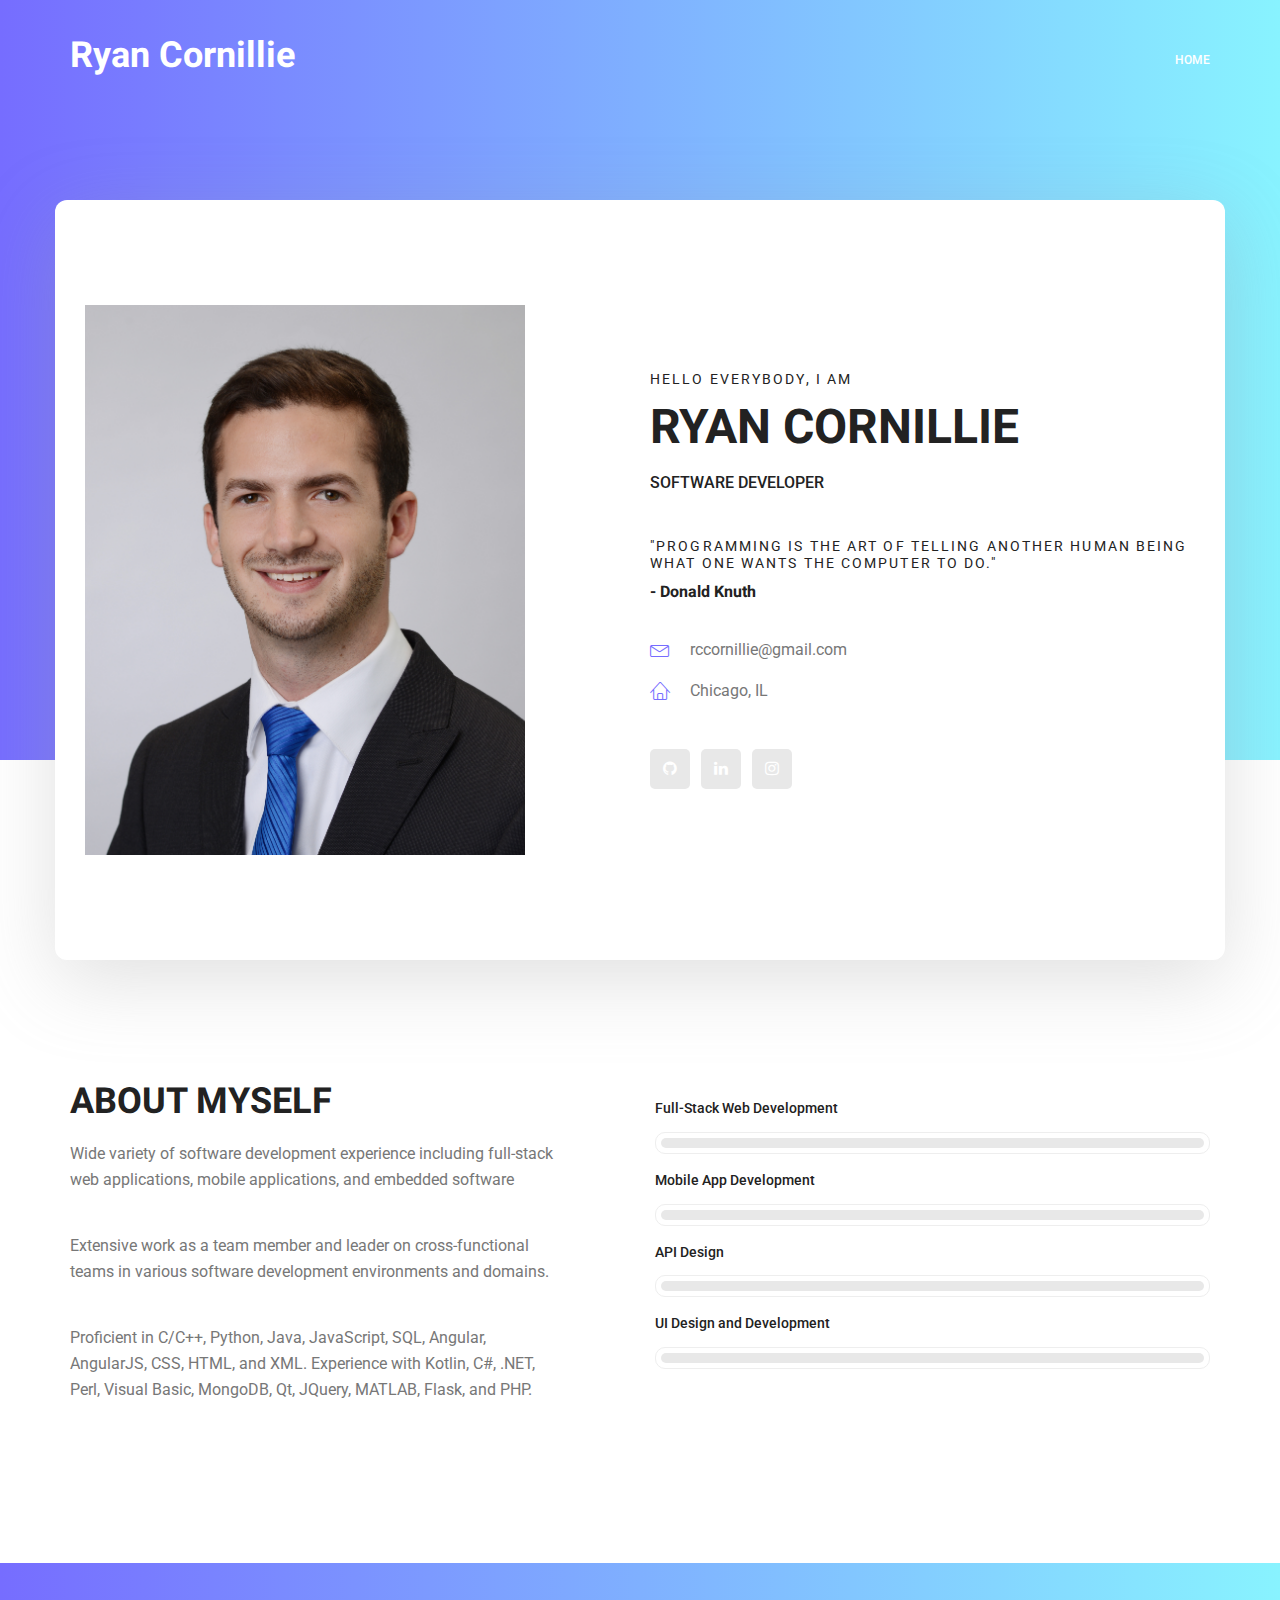
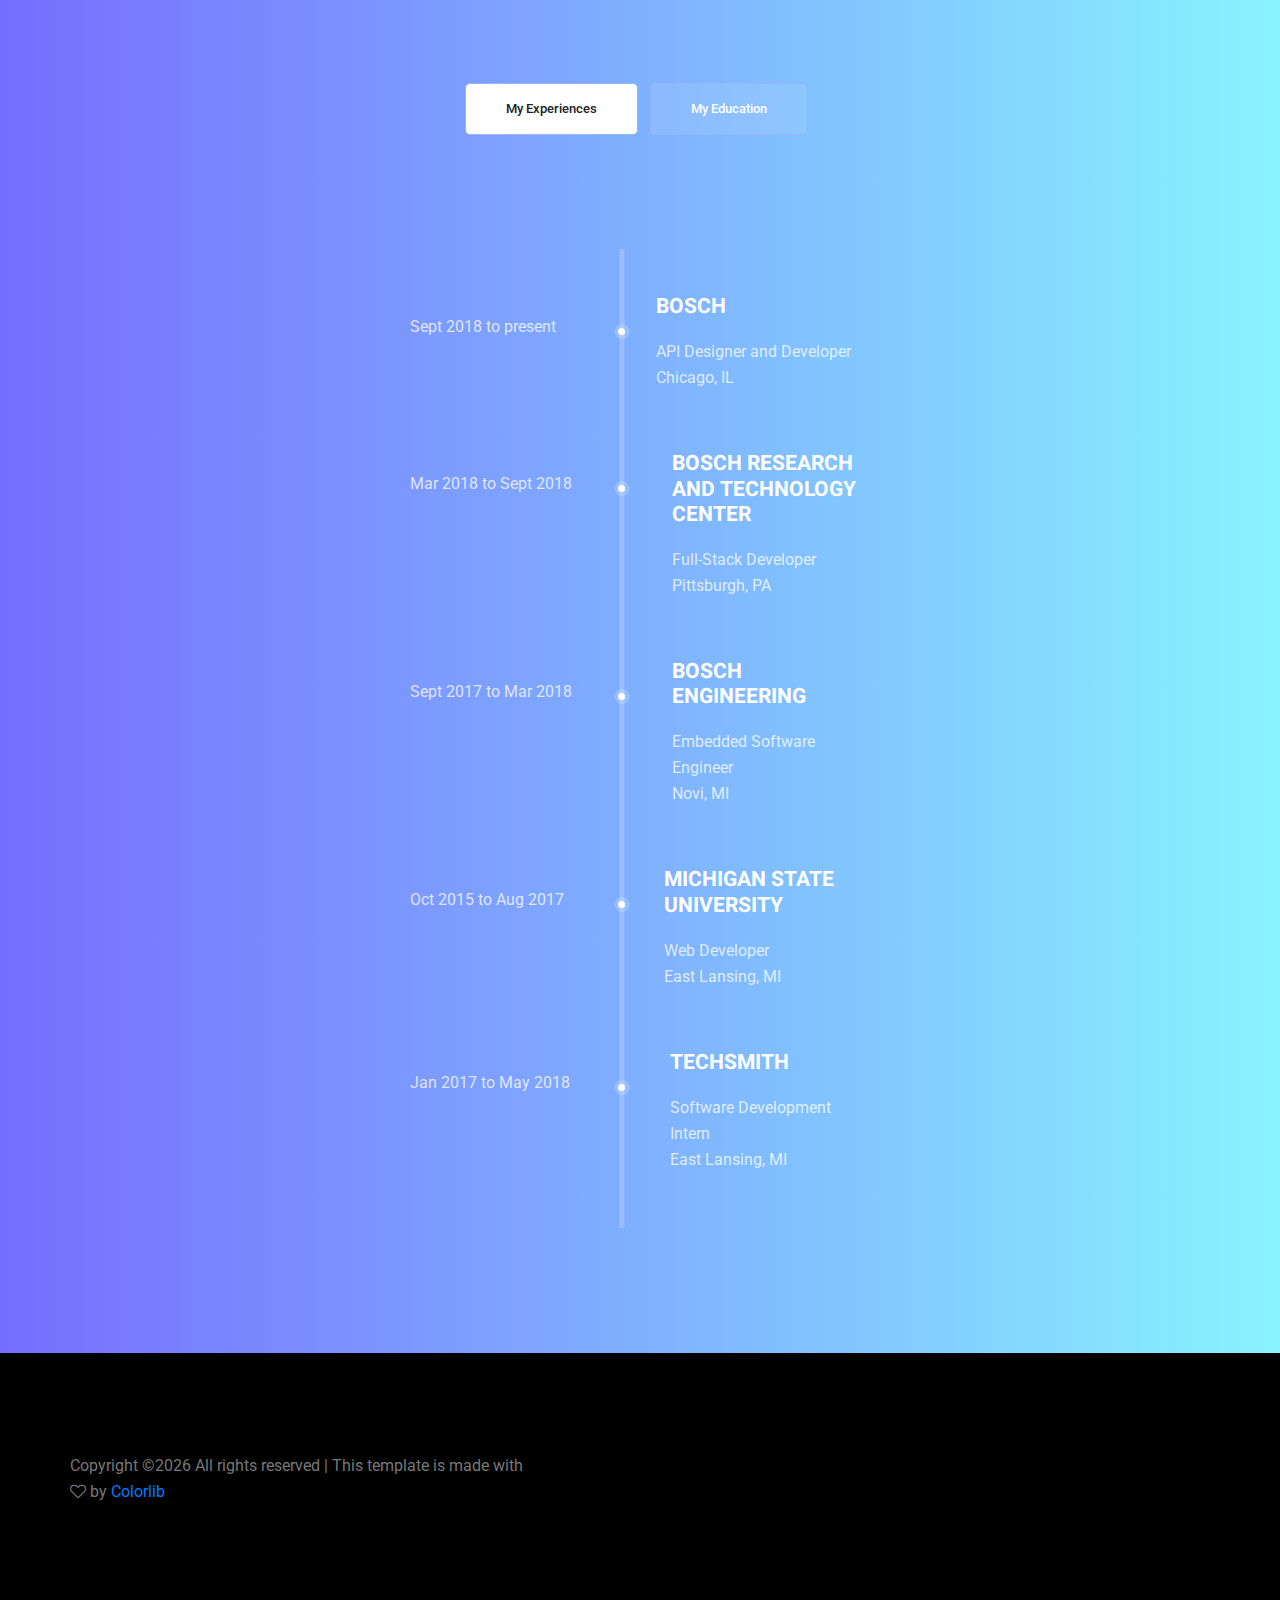
==== index.html @ f18fc48a "first commit" ====
<!doctype html>
<html lang="en">
    <head>
        <!-- Required meta tags -->
        <meta charset="utf-8">
        <meta name="viewport" content="width=device-width, initial-scale=1, shrink-to-fit=no">
        <link rel="icon" href="img/favicon.png" type="image/png">
        <title>Ryan Cornillie</title>
        <!-- Bootstrap CSS -->
        <link rel="stylesheet" href="css/bootstrap.css">
        <link rel="stylesheet" href="vendors/linericon/style.css">
        <link rel="stylesheet" href="css/font-awesome.min.css">
        <link rel="stylesheet" href="vendors/owl-carousel/owl.carousel.min.css">
        <link rel="stylesheet" href="vendors/lightbox/simpleLightbox.css">
        <link rel="stylesheet" href="vendors/nice-select/css/nice-select.css">
        <link rel="stylesheet" href="vendors/animate-css/animate.css">
        <link rel="stylesheet" href="vendors/popup/magnific-popup.css">
        <link rel="stylesheet" href="vendors/flaticon/flaticon.css">
        <!-- main css -->
        <link rel="stylesheet" href="css/style.css">
        <link rel="stylesheet" href="css/responsive.css">
    </head>
    <body>
        
        <!--================Header Menu Area =================-->
        <header class="header_area">
            <div class="main_menu">
            	<nav class="navbar navbar-expand-lg navbar-light">
					<div class="container box_1620">
						<!-- Brand and toggle get grouped for better mobile display -->
						<a class="navbar-brand logo_h" href="index.html"><h1 style="color: white">Ryan Cornillie</h1></a>
						<button class="navbar-toggler" type="button" data-toggle="collapse" data-target="#navbarSupportedContent" aria-controls="navbarSupportedContent" aria-expanded="false" aria-label="Toggle navigation">
							<span class="icon-bar"></span>
							<span class="icon-bar"></span>
							<span class="icon-bar"></span>
						</button>
						<!-- Collect the nav links, forms, and other content for toggling -->
						<div class="collapse navbar-collapse offset" id="navbarSupportedContent">
							<ul class="nav navbar-nav menu_nav ml-auto">
								<li class="nav-item active"><a class="nav-link" href="index.html">Home</a></li> 
								<!--<li class="nav-item"><a class="nav-link" href="about-us.html">About</a></li> -->
								<!--<li class="nav-item"><a class="nav-link" href="services.html">Services</a></li> -->
								<!--<li class="nav-item submenu dropdown">-->
									<!--&lt;!&ndash;<a href="#" class="nav-link dropdown-toggle" data-toggle="dropdown" role="button" aria-haspopup="true" aria-expanded="false">Pages</a>&ndash;&gt;-->
									<!--<ul class="dropdown-menu">-->
										<!--<li class="nav-item"><a class="nav-link" href="portfolio.html">Portfolio</a></li>-->
										<!--<li class="nav-item"><a class="nav-link" href="elements.html">Elements</a></li>-->
									<!--</ul>-->
								<!--</li> -->
								<!--<li class="nav-item submenu dropdown">-->
									<!--<a href="#" class="nav-link dropdown-toggle" data-toggle="dropdown" role="button" aria-haspopup="true" aria-expanded="false">Blog</a>-->
									<!--<ul class="dropdown-menu">-->
										<!--<li class="nav-item"><a class="nav-link" href="blog.html">Blog</a></li>-->
										<!--<li class="nav-item"><a class="nav-link" href="single-blog.html">Blog Details</a></li>-->
									<!--</ul>-->
								<!--</li> -->
								<!--<li class="nav-item"><a class="nav-link" href="contact.html">Contact</a></li>-->
							</ul>
						</div> 
					</div>
            	</nav>
            </div>
        </header>
        <!--================Header Menu Area =================-->
        
        <!--================Home Banner Area =================-->
        <section class="home_banner_area">
           	<div class="container box_1620">
           		<div class="banner_inner d-flex align-items-center">
					<div class="banner_content">
						<div class="media">
							<div class="d-flex">
								<img src="img/personal.jpg" alt="" style="height:550px; width: auto">
							</div>
							<div class="media-body">
								<div class="personal_text">
									<h6>Hello Everybody, i am</h6>
									<h3>Ryan Cornillie</h3>
									<h4>Software Developer</h4><br>
									<h6>"Programming is the art of telling another human being what one wants the computer to do." </h6>
									<h5> - Donald Knuth</h5><br>
									<ul class="list basic_info">
										<!--<li><a href="#"><i class="lnr lnr-calendar-full"></i> 31st December, 1992</a></li>-->
										<!--<li><a href="#"><i class="lnr lnr-phone-handset"></i> 44 (012) 6954 783</a></li>-->
										<li><a href="#"><i class="lnr lnr-envelope"></i>rccornillie@gmail.com</a></li>
										<li><a href="#"><i class="lnr lnr-home"></i>Chicago, IL</a></li>
									</ul>
									<ul class="list personal_social">
										<li><a href="https://github.com/ryancornillie"><i class="fa fa-github"></i></a></li>
										<li><a href="https://www.linkedin.com/in/ryan-cornillie-073413123/"><i class="fa fa-linkedin"></i></a></li>
										<li><a href="https://www.instagram.com/ryancornilliephotography/"><i class="fa fa-instagram"></i></a></li>
									</ul>
								</div>
							</div>
						</div>
					</div>
				</div>
            </div>
        </section>
        <!--================End Home Banner Area =================-->
        
        <!--================Welcome Area =================-->
        <section class="welcome_area p_120">
        	<div class="container">
        		<div class="row welcome_inner">
        			<div class="col-lg-6">
        				<div class="welcome_text">
        					<h4>About Myself</h4>
        					<p>Wide	variety	of	software
								development	experience	including
								full-stack	web	applications,	mobile
								applications,	and	embedded
								software
							</p>
							<p>
								Extensive	work	as	a	team	member and
								leader	on cross-functional teams	in
								various	software development
								environments and	domains.
							</p>
							<p>
								Proficient	in	C/C++,	Python,	Java, JavaScript,
								SQL,	Angular, AngularJS,	CSS,	HTML,	and	XML.
								Experience	with	Kotlin, C#,	.NET,	Perl,	Visual
								Basic,	MongoDB,	Qt,	JQuery,	MATLAB,
								Flask,	and PHP.
							</p>

        					<div class="row">
        						<!--<div class="col-md-4">-->
        							<!--<div class="wel_item">-->
        								<!--<i class="lnr lnr-database"></i>-->
        								<!--<h4>$2.5M</h4>-->
        								<!--<p>Total Donation</p>-->
        							<!--</div>-->
        						<!--</div>-->
        						<!--<div class="col-md-4">-->
        							<!--<div class="wel_item">-->
        								<!--<i class="lnr lnr-book"></i>-->
        								<!--<h4>1465</h4>-->
        								<!--<p>Total Projects</p>-->
        							<!--</div>-->
        						<!--</div>-->
        						<!--<div class="col-md-4">-->
        							<!--<div class="wel_item">-->
        								<!--<i class="lnr lnr-users"></i>-->
        								<!--<h4>3965</h4>-->
        								<!--<p>Total Volunteers</p>-->
        							<!--</div>-->
        						<!--</div>-->
        					</div>
        				</div>
        			</div>
        			<div class="col-lg-6">
        				<div class="tools_expert">
        					<div class="skill_main">
								<div class="skill_item">
									<h4>Full-Stack Web Development</h4>
									<div class="progress_br">
										<div class="progress">
											<div class="progress-bar" role="progressbar" aria-valuenow="85" aria-valuemin="0" aria-valuemax="100"></div>
										</div>
									</div>
								</div>
								<div class="skill_item">
									<h4>Mobile App Development</h4>
									<div class="progress_br">
										<div class="progress">
											<div class="progress-bar" role="progressbar" aria-valuenow="50" aria-valuemin="0" aria-valuemax="100"></div>
										</div>
									</div>
								</div>
								<div class="skill_item">
									<h4>API Design</h4>
									<div class="progress_br">
										<div class="progress">
											<div class="progress-bar" role="progressbar" aria-valuenow="65" aria-valuemin="0" aria-valuemax="100"></div>
										</div>
									</div>
								</div>
								<div class="skill_item">
									<h4>UI Design and Development</h4>
									<div class="progress_br">
										<div class="progress">
											<div class="progress-bar" role="progressbar" aria-valuenow="80" aria-valuemin="0" aria-valuemax="100"></div>
										</div>
									</div>
								</div>
							</div>
        				</div>
        			</div>
        		</div>
        	</div>
        </section>
        <!--================End Welcome Area =================-->
        
        <!--================My Tabs Area =================-->
        <section class="mytabs_area p_120">
        	<div class="container">
        		<div class="tabs_inner">
					<ul class="nav nav-tabs" id="myTab" role="tablist">
						<li class="nav-item">
							<a class="nav-link active" id="home-tab" data-toggle="tab" href="#home" role="tab" aria-controls="home" aria-selected="true">My Experiences</a>
						</li>
						<li class="nav-item">
							<a class="nav-link" id="profile-tab" data-toggle="tab" href="#profile" role="tab" aria-controls="profile" aria-selected="false">My Education</a>
						</li>
					</ul>
					<div class="tab-content" id="myTabContent">
						<div class="tab-pane fade show active" id="home" role="tabpanel" aria-labelledby="home-tab">
							<ul class="list">
								<li>
									<span></span>
									<div class="media">
										<div class="d-flex">
											<p>Sept 2018 to present</p>
										</div>
										<div class="media-body">
											<h4>Bosch</h4>
											<p>API Designer and Developer<br />Chicago, IL</p>
										</div>
									</div>
								</li>
								<li>
									<span></span>
									<div class="media">
										<div class="d-flex">
											<p>Mar 2018 to Sept 2018</p>
										</div>
										<div class="media-body">
											<h4>Bosch Research and Technology Center</h4>
											<p>Full-Stack Developer<br />Pittsburgh, PA</p>
										</div>
									</div>
								</li>
								<li>
									<span></span>
									<div class="media">
										<div class="d-flex">
											<p>Sept 2017 to Mar 2018</p>
										</div>
										<div class="media-body">
											<h4>Bosch Engineering</h4>
											<p>Embedded Software Engineer<br />Novi, MI</p>
										</div>
									</div>
								</li>
								<li>
								<span></span>
									<div class="media">
										<div class="d-flex">
											<p>Oct 2015 to Aug 2017</p>
										</div>
										<div class="media-body">
											<h4>Michigan State University</h4>
											<p>Web Developer<br />East Lansing, MI</p>
										</div>
									</div>
								</li>
								<li>
									<span></span>
									<div class="media">
										<div class="d-flex">
											<p>Jan 2017 to May 2018</p>
										</div>
										<div class="media-body">
											<h4>TechSmith</h4>
											<p>Software Development Intern<br />East Lansing, MI</p>
										</div>
									</div>
								</li>
							</ul>
						</div>
						<div class="tab-pane fade" id="profile" role="tabpanel" aria-labelledby="profile-tab">
							<ul class="list">
								<li>
									<span></span>
									<div class="media">
										<div class="d-flex">
											<p>Aug 2013 - Aug 2017</p>
										</div>
										<div class="media-body">
											<h4>Michigan State University</h4>
											<p>B.S. Computer Science<br />East Lansing, MI</p>
										</div>
									</div>
								</li>
							</ul>
						</div>
					</div>
        		</div>
        	</div>
        </section>
        <!--================End My Tabs Area =================-->
        
        <!--================Feature Area =================-->
        <!--<section class="feature_area p_120">-->
        	<!--<div class="container">-->
        		<!--<div class="main_title">-->
        			<!--<h2>offerings to my clients</h2>-->
        			<!--<p>If you are looking at blank cassettes on the web, you may be very confused at the difference in price. You may see some for as low as $.17 each.</p>-->
        		<!--</div>-->
        		<!--<div class="feature_inner row">-->
        			<!--<div class="col-lg-4 col-md-6">-->
        				<!--<div class="feature_item">-->
        					<!--<i class="flaticon-city"></i>-->
        					<!--<h4>Architecture</h4>-->
        					<!--<p>If you are looking at blank cassettes on the web, you may be very confused at the difference in price. You may see some for as low as $17 each.</p>-->
        				<!--</div>-->
        			<!--</div>-->
        			<!--<div class="col-lg-4 col-md-6">-->
        				<!--<div class="feature_item">-->
        					<!--<i class="flaticon-skyline"></i>-->
        					<!--<h4>Interior Design</h4>-->
        					<!--<p>If you are looking at blank cassettes on the web, you may be very confused at the difference in price. You may see some for as low as $17 each.</p>-->
        				<!--</div>-->
        			<!--</div>-->
        			<!--<div class="col-lg-4 col-md-6">-->
        				<!--<div class="feature_item">-->
        					<!--<i class="flaticon-sketch"></i>-->
        					<!--<h4>Concept Design</h4>-->
        					<!--<p>If you are looking at blank cassettes on the web, you may be very confused at the difference in price. You may see some for as low as $17 each.</p>-->
        				<!--</div>-->
        			<!--</div>-->
        		<!--</div>-->
        	<!--</div>-->
        <!--</section>-->
        <!--================End Feature Area =================-->
        
        <!--================Home Gallery Area =================-->
        <!--<section class="home_gallery_area p_120">-->
        	<!--<div class="container">-->
        		<!--<div class="main_title">-->
        			<!--<h2>Our Latest Featured Projects</h2>-->
        			<!--<p>Who are in extremely love with eco friendly system.</p>-->
        		<!--</div>-->
        		<!--<div class="isotope_fillter">-->
        			<!--<ul class="gallery_filter list">-->
						<!--<li class="active" data-filter="*"><a href="#">All</a></li>-->
						<!--<li data-filter=".brand"><a href="#">Vector</a></li>-->
						<!--<li data-filter=".manipul"><a href="#">Raster</a></li>-->
						<!--<li data-filter=".creative"><a href="#">UI/UX</a></li>-->
						<!--<li data-filter=".design"><a href="#">Printing</a></li>-->
					<!--</ul>-->
        		<!--</div>-->
        	<!--</div>-->
        	<!--<div class="container">-->
        		<!--<div class="gallery_f_inner row imageGallery1">-->
        			<!--<div class="col-lg-4 col-md-4 col-sm-6 brand manipul design print">-->
        				<!--<div class="h_gallery_item">-->
        					<!--<div class="g_img_item">-->
        						<!--<img class="img-fluid" src="img/gallery/project-1.jpg" alt="">-->
        						<!--<a class="light" href="img/gallery/project-1.jpg"><img src="img/gallery/icon.png" alt=""></a>-->
        					<!--</div>-->
        					<!--<div class="g_item_text">-->
        						<!--<h4>3D Helmet Design</h4>-->
        						<!--<p>Client Project</p>-->
        					<!--</div>-->
        				<!--</div>-->
        			<!--</div>-->
        			<!--<div class="col-lg-4 col-md-4 col-sm-6 brand manipul creative">-->
        				<!--<div class="h_gallery_item">-->
        					<!--<div class="g_img_item">-->
        						<!--<img class="img-fluid" src="img/gallery/project-2.jpg" alt="">-->
        						<!--<a class="light" href="img/gallery/project-2.jpg"><img src="img/gallery/icon.png" alt=""></a>-->
        					<!--</div>-->
        					<!--<div class="g_item_text">-->
        						<!--<h4>2D Vinyl Design</h4>-->
        						<!--<p>Client Project</p>-->
        					<!--</div>-->
        				<!--</div>-->
        			<!--</div>-->
        			<!--<div class="col-lg-4 col-md-4 col-sm-6 manipul creative design print">-->
        				<!--<div class="h_gallery_item">-->
        					<!--<div class="g_img_item">-->
        						<!--<img class="img-fluid" src="img/gallery/project-3.jpg" alt="">-->
        						<!--<a class="light" href="img/gallery/project-3.jpg"><img src="img/gallery/icon.png" alt=""></a>-->
        					<!--</div>-->
        					<!--<div class="g_item_text">-->
        						<!--<h4>Creative Poster Design</h4>-->
        						<!--<p>Client Project</p>-->
        					<!--</div>-->
        				<!--</div>-->
        			<!--</div>-->
        			<!--<div class="col-lg-4 col-md-4 col-sm-6 brand creative print">-->
        				<!--<div class="h_gallery_item">-->
        					<!--<div class="g_img_item">-->
        						<!--<img class="img-fluid" src="img/gallery/project-4.jpg" alt="">-->
        						<!--<a class="light" href="img/gallery/project-4.jpg"><img src="img/gallery/icon.png" alt=""></a>-->
        					<!--</div>-->
        					<!--<div class="g_item_text">-->
        						<!--<h4>Embosed Logo Design</h4>-->
        						<!--<p>Client Project</p>-->
        					<!--</div>-->
        				<!--</div>-->
        			<!--</div>-->
        			<!--<div class="col-lg-4 col-md-4 col-sm-6 brand manipul design">-->
        				<!--<div class="h_gallery_item">-->
        					<!--<div class="g_img_item">-->
        						<!--<img class="img-fluid" src="img/gallery/project-5.jpg" alt="">-->
        						<!--<a class="light" href="img/gallery/project-5.jpg"><img src="img/gallery/icon.png" alt=""></a>-->
        					<!--</div>-->
        					<!--<div class="g_item_text">-->
        						<!--<h4>3D Disposable Bottle</h4>-->
        						<!--<p>Client Project</p>-->
        					<!--</div>-->
        				<!--</div>-->
        			<!--</div>-->
        			<!--<div class="col-lg-4 col-md-4 col-sm-6 brand creative">-->
        				<!--<div class="h_gallery_item">-->
        					<!--<div class="g_img_item">-->
        						<!--<img class="img-fluid" src="img/gallery/project-6.jpg" alt="">-->
        						<!--<a class="light" href="img/gallery/project-6.jpg"><img src="img/gallery/icon.png" alt=""></a>-->
        					<!--</div>-->
        					<!--<div class="g_item_text">-->
        						<!--<h4>3D Logo Design</h4>-->
        						<!--<p>Client Project</p>-->
        					<!--</div>-->
        				<!--</div>-->
        			<!--</div>-->
        		<!--</div>-->
        		<!--<div class="more_btn">-->
        			<!--<a class="main_btn" href="#">Load More Items</a>-->
        		<!--</div>-->
        	<!--</div>-->
        <!--</section>-->
        <!--================End Home Gallery Area =================-->
        
        <!--================Testimonials Area =================-->
        <!--<section class="testimonials_area p_120">-->
        	<!--<div class="container">-->
        		<!--<div class="main_title">-->
        			<!--<h2>Testimonials</h2>-->
        			<!--<p>If you are looking at blank cassettes on the web, you may be very confused at the difference in price. You may see some for as low as $.17 each.</p>-->
        		<!--</div>-->
        		<!--<div class="testi_inner">-->
					<!--<div class="testi_slider owl-carousel">-->
						<!--<div class="item">-->
							<!--<div class="testi_item">-->
								<!--<p>As conscious traveling Paup ers we must always be oncerned about our dear Mother Earth. If you think about it, you travel across her face</p>-->
								<!--<h4>Fanny Spencer</h4>-->
								<!--<a href="#"><i class="fa fa-star"></i></a>-->
								<!--<a href="#"><i class="fa fa-star"></i></a>-->
								<!--<a href="#"><i class="fa fa-star"></i></a>-->
								<!--<a href="#"><i class="fa fa-star"></i></a>-->
								<!--<a href="#"><i class="fa fa-star-half-o"></i></a>-->
							<!--</div>-->
						<!--</div>-->
						<!--<div class="item">-->
							<!--<div class="testi_item">-->
								<!--<p>As conscious traveling Paup ers we must always be oncerned about our dear Mother Earth. If you think about it, you travel across her face</p>-->
								<!--<h4>Fanny Spencer</h4>-->
								<!--<a href="#"><i class="fa fa-star"></i></a>-->
								<!--<a href="#"><i class="fa fa-star"></i></a>-->
								<!--<a href="#"><i class="fa fa-star"></i></a>-->
								<!--<a href="#"><i class="fa fa-star"></i></a>-->
								<!--<a href="#"><i class="fa fa-star-half-o"></i></a>-->
							<!--</div>-->
						<!--</div>-->
						<!--<div class="item">-->
							<!--<div class="testi_item">-->
								<!--<p>As conscious traveling Paup ers we must always be oncerned about our dear Mother Earth. If you think about it, you travel across her face</p>-->
								<!--<h4>Fanny Spencer</h4>-->
								<!--<a href="#"><i class="fa fa-star"></i></a>-->
								<!--<a href="#"><i class="fa fa-star"></i></a>-->
								<!--<a href="#"><i class="fa fa-star"></i></a>-->
								<!--<a href="#"><i class="fa fa-star"></i></a>-->
								<!--<a href="#"><i class="fa fa-star-half-o"></i></a>-->
							<!--</div>-->
						<!--</div>-->
					<!--</div>-->
        		<!--</div>-->
        	<!--</div>-->
        <!--</section>-->
        <!--================End Testimonials Area =================-->
        
        <!--================Footer Area =================-->
        <footer class="footer_area p_100">
        	<div class="container">
        		<div class="row footer_inner">
        			<div class="col-lg-5 col-sm-6">
        				<aside class="f_widget ab_widget">
        					<!--<div class="f_title">-->
        						<!--<h3>About Me</h3>-->
        					<!--</div>-->
        					<!--<p>Do you want to be even more successful? Learn to love learning and growth. The more effort you put into improving your skills,</p>-->
        					<!--<p>&lt;!&ndash; Link back to Colorlib can't be removed. Template is licensed under CC BY 3.0. &ndash;&gt;-->
Copyright &copy;<script>document.write(new Date().getFullYear());</script> All rights reserved | This template is made with <i class="fa fa-heart-o" aria-hidden="true"></i> by <a href="https://colorlib.com" target="_blank">Colorlib</a>
<!-- Link back to Colorlib can't be removed. Template is licensed under CC BY 3.0. --></p>
        				</aside>
        			</div>
        			<div class="col-lg-5 col-sm-6">
        				<!--<aside class="f_widget news_widget">-->
        					<!--<div class="f_title">-->
        						<!--<h3>Newsletter</h3>-->
        					<!--</div>-->
        					<!--<p>Stay updated with our latest trends</p>-->
        					<!--<div id="mc_embed_signup">-->
                                <!--<form target="_blank" action="https://spondonit.us12.list-manage.com/subscribe/post?u=1462626880ade1ac87bd9c93a&amp;id=92a4423d01" method="get" class="subscribe_form relative">-->
                                	<!--<div class="input-group d-flex flex-row">-->
                                        <!--<input name="EMAIL" placeholder="Enter email address" onfocus="this.placeholder = ''" onblur="this.placeholder = 'Email Address '" required="" type="email">-->
                                        <!--<button class="btn sub-btn"><span class="lnr lnr-arrow-right"></span></button>		-->
                                    <!--</div>				-->
                                    <!--<div class="mt-10 info"></div>-->
                                <!--</form>-->
                            <!--</div>-->
        				<!--</aside>-->
        			</div>
        			<!--<div class="col-lg-2">-->
        				<!--<aside class="f_widget social_widget">-->
        					<!--<div class="f_title">-->
        						<!--<h3>Follow Me</h3>-->
        					<!--</div>-->
        					<!--<p>Let us be social</p>-->
        					<!--<ul class="list">-->
        						<!--<li><a href="#"><i class="fa fa-facebook"></i></a></li>-->
        						<!--<li><a href="#"><i class="fa fa-twitter"></i></a></li>-->
        						<!--<li><a href="#"><i class="fa fa-dribbble"></i></a></li>-->
        						<!--<li><a href="#"><i class="fa fa-behance"></i></a></li>-->
        					<!--</ul>-->
        				<!--</aside>-->
        			<!--</div>-->
        		</div>
        	</div>
        </footer>
        <!--================End Footer Area =================-->
        
        
        
        
        
        
        <!-- Optional JavaScript -->
        <!-- jQuery first, then Popper.js, then Bootstrap JS -->
        <script src="js/jquery-3.3.1.min.js"></script>
        <script src="js/popper.js"></script>
        <script src="js/bootstrap.min.js"></script>
        <script src="js/stellar.js"></script>
        <script src="vendors/lightbox/simpleLightbox.min.js"></script>
        <script src="vendors/nice-select/js/jquery.nice-select.min.js"></script>
        <script src="vendors/isotope/imagesloaded.pkgd.min.js"></script>
        <script src="vendors/isotope/isotope.pkgd.min.js"></script>
        <script src="vendors/owl-carousel/owl.carousel.min.js"></script>
        <script src="vendors/popup/jquery.magnific-popup.min.js"></script>
        <script src="js/jquery.ajaxchimp.min.js"></script>
        <script src="vendors/counter-up/jquery.waypoints.min.js"></script>
        <script src="vendors/counter-up/jquery.counterup.min.js"></script>
        <script src="js/mail-script.js"></script>
        <script src="js/theme.js"></script>
    </body>
</html>
---- vendors/linericon/style.css ----
@font-face {
	font-family: 'Linearicons-Free';
	src:url('fonts/Linearicons-Free.eot?w118d');
	src:url('fonts/Linearicons-Free.eot?#iefixw118d') format('embedded-opentype'),
		url('fonts/Linearicons-Free.woff2?w118d') format('woff2'),
		url('fonts/Linearicons-Free.woff?w118d') format('woff'),
		url('fonts/Linearicons-Free.ttf?w118d') format('truetype'),
		url('fonts/Linearicons-Free.svg?w118d#Linearicons-Free') format('svg');
	font-weight: normal;
	font-style: normal;
}

.lnr {
	font-family: 'Linearicons-Free';
	speak: none;
	font-style: normal;
	font-weight: normal;
	font-variant: normal;
	text-transform: none;
	line-height: 1;

	/* Better Font Rendering =========== */
	-webkit-font-smoothing: antialiased;
	-moz-osx-font-smoothing: grayscale;
}

.lnr-home:before {
	content: "\e800";
}
.lnr-apartment:before {
	content: "\e801";
}
.lnr-pencil:before {
	content: "\e802";
}
.lnr-magic-wand:before {
	content: "\e803";
}
.lnr-drop:before {
	content: "\e804";
}
.lnr-lighter:before {
	content: "\e805";
}
.lnr-poop:before {
	content: "\e806";
}
.lnr-sun:before {
	content: "\e807";
}
.lnr-moon:before {
	content: "\e808";
}
.lnr-cloud:before {
	content: "\e809";
}
.lnr-cloud-upload:before {
	content: "\e80a";
}
.lnr-cloud-download:before {
	content: "\e80b";
}
.lnr-cloud-sync:before {
	content: "\e80c";
}
.lnr-cloud-check:before {
	content: "\e80d";
}
.lnr-database:before {
	content: "\e80e";
}
.lnr-lock:before {
	content: "\e80f";
}
.lnr-cog:before {
	content: "\e810";
}
.lnr-trash:before {
	content: "\e811";
}
.lnr-dice:before {
	content: "\e812";
}
.lnr-heart:before {
	content: "\e813";
}
.lnr-star:before {
	content: "\e814";
}
.lnr-star-half:before {
	content: "\e815";
}
.lnr-star-empty:before {
	content: "\e816";
}
.lnr-flag:before {
	content: "\e817";
}
.lnr-envelope:before {
	content: "\e818";
}
.lnr-paperclip:before {
	content: "\e819";
}
.lnr-inbox:before {
	content: "\e81a";
}
.lnr-eye:before {
	content: "\e81b";
}
.lnr-printer:before {
	content: "\e81c";
}
.lnr-file-empty:before {
	content: "\e81d";
}
.lnr-file-add:before {
	content: "\e81e";
}
.lnr-enter:before {
	content: "\e81f";
}
.lnr-exit:before {
	content: "\e820";
}
.lnr-graduation-hat:before {
	content: "\e821";
}
.lnr-license:before {
	content: "\e822";
}
.lnr-music-note:before {
	content: "\e823";
}
.lnr-film-play:before {
	content: "\e824";
}
.lnr-camera-video:before {
	content: "\e825";
}
.lnr-camera:before {
	content: "\e826";
}
.lnr-picture:before {
	content: "\e827";
}
.lnr-book:before {
	content: "\e828";
}
.lnr-bookmark:before {
	content: "\e829";
}
.lnr-user:before {
	content: "\e82a";
}
.lnr-users:before {
	content: "\e82b";
}
.lnr-shirt:before {
	content: "\e82c";
}
.lnr-store:before {
	content: "\e82d";
}
.lnr-cart:before {
	content: "\e82e";
}
.lnr-tag:before {
	content: "\e82f";
}
.lnr-phone-handset:before {
	content: "\e830";
}
.lnr-phone:before {
	content: "\e831";
}
.lnr-pushpin:before {
	content: "\e832";
}
.lnr-map-marker:before {
	content: "\e833";
}
.lnr-map:before {
	content: "\e834";
}
.lnr-location:before {
	content: "\e835";
}
.lnr-calendar-full:before {
	content: "\e836";
}
.lnr-keyboard:before {
	content: "\e837";
}
.lnr-spell-check:before {
	content: "\e838";
}
.lnr-screen:before {
	content: "\e839";
}
.lnr-smartphone:before {
	content: "\e83a";
}
.lnr-tablet:before {
	content: "\e83b";
}
.lnr-laptop:before {
	content: "\e83c";
}
.lnr-laptop-phone:before {
	content: "\e83d";
}
.lnr-power-switch:before {
	content: "\e83e";
}
.lnr-bubble:before {
	content: "\e83f";
}
.lnr-heart-pulse:before {
	content: "\e840";
}
.lnr-construction:before {
	content: "\e841";
}
.lnr-pie-chart:before {
	content: "\e842";
}
.lnr-chart-bars:before {
	content: "\e843";
}
.lnr-gift:before {
	content: "\e844";
}
.lnr-diamond:before {
	content: "\e845";
}
.lnr-linearicons:before {
	content: "\e846";
}
.lnr-dinner:before {
	content: "\e847";
}
.lnr-coffee-cup:before {
	content: "\e848";
}
.lnr-leaf:before {
	content: "\e849";
}
.lnr-paw:before {
	content: "\e84a";
}
.lnr-rocket:before {
	content: "\e84b";
}
.lnr-briefcase:before {
	content: "\e84c";
}
.lnr-bus:before {
	content: "\e84d";
}
.lnr-car:before {
	content: "\e84e";
}
.lnr-train:before {
	content: "\e84f";
}
.lnr-bicycle:before {
	content: "\e850";
}
.lnr-wheelchair:before {
	content: "\e851";
}
.lnr-select:before {
	content: "\e852";
}
.lnr-earth:before {
	content: "\e853";
}
.lnr-smile:before {
	content: "\e854";
}
.lnr-sad:before {
	content: "\e855";
}
.lnr-neutral:before {
	content: "\e856";
}
.lnr-mustache:before {
	content: "\e857";
}
.lnr-alarm:before {
	content: "\e858";
}
.lnr-bullhorn:before {
	content: "\e859";
}
.lnr-volume-high:before {
	content: "\e85a";
}
.lnr-volume-medium:before {
	content: "\e85b";
}
.lnr-volume-low:before {
	content: "\e85c";
}
.lnr-volume:before {
	content: "\e85d";
}
.lnr-mic:before {
	content: "\e85e";
}
.lnr-hourglass:before {
	content: "\e85f";
}
.lnr-undo:before {
	content: "\e860";
}
.lnr-redo:before {
	content: "\e861";
}
.lnr-sync:before {
	content: "\e862";
}
.lnr-history:before {
	content: "\e863";
}
.lnr-clock:before {
	content: "\e864";
}
.lnr-download:before {
	content: "\e865";
}
.lnr-upload:before {
	content: "\e866";
}
.lnr-enter-down:before {
	content: "\e867";
}
.lnr-exit-up:before {
	content: "\e868";
}
.lnr-bug:before {
	content: "\e869";
}
.lnr-code:before {
	content: "\e86a";
}
.lnr-link:before {
	content: "\e86b";
}
.lnr-unlink:before {
	content: "\e86c";
}
.lnr-thumbs-up:before {
	content: "\e86d";
}
.lnr-thumbs-down:before {
	content: "\e86e";
}
.lnr-magnifier:before {
	content: "\e86f";
}
.lnr-cross:before {
	content: "\e870";
}
.lnr-menu:before {
	content: "\e871";
}
.lnr-list:before {
	content: "\e872";
}
.lnr-chevron-up:before {
	content: "\e873";
}
.lnr-chevron-down:before {
	content: "\e874";
}
.lnr-chevron-left:before {
	content: "\e875";
}
.lnr-chevron-right:before {
	content: "\e876";
}
.lnr-arrow-up:before {
	content: "\e877";
}
.lnr-arrow-down:before {
	content: "\e878";
}
.lnr-arrow-left:before {
	content: "\e879";
}
.lnr-arrow-right:before {
	content: "\e87a";
}
.lnr-move:before {
	content: "\e87b";
}
.lnr-warning:before {
	content: "\e87c";
}
.lnr-question-circle:before {
	content: "\e87d";
}
.lnr-menu-circle:before {
	content: "\e87e";
}
.lnr-checkmark-circle:before {
	content: "\e87f";
}
.lnr-cross-circle:before {
	content: "\e880";
}
.lnr-plus-circle:before {
	content: "\e881";
}
.lnr-circle-minus:before {
	content: "\e882";
}
.lnr-arrow-up-circle:before {
	content: "\e883";
}
.lnr-arrow-down-circle:before {
	content: "\e884";
}
.lnr-arrow-left-circle:before {
	content: "\e885";
}
.lnr-arrow-right-circle:before {
	content: "\e886";
}
.lnr-chevron-up-circle:before {
	content: "\e887";
}
.lnr-chevron-down-circle:before {
	content: "\e888";
}
.lnr-chevron-left-circle:before {
	content: "\e889";
}
.lnr-chevron-right-circle:before {
	content: "\e88a";
}
.lnr-crop:before {
	content: "\e88b";
}
.lnr-frame-expand:before {
	content: "\e88c";
}
.lnr-frame-contract:before {
	content: "\e88d";
}
.lnr-layers:before {
	content: "\e88e";
}
.lnr-funnel:before {
	content: "\e88f";
}
.lnr-text-format:before {
	content: "\e890";
}
.lnr-text-format-remove:before {
	content: "\e891";
}
.lnr-text-size:before {
	content: "\e892";
}
.lnr-bold:before {
	content: "\e893";
}
.lnr-italic:before {
	content: "\e894";
}
.lnr-underline:before {
	content: "\e895";
}
.lnr-strikethrough:before {
	content: "\e896";
}
.lnr-highlight:before {
	content: "\e897";
}
.lnr-text-align-left:before {
	content: "\e898";
}
.lnr-text-align-center:before {
	content: "\e899";
}
.lnr-text-align-right:before {
	content: "\e89a";
}
.lnr-text-align-justify:before {
	content: "\e89b";
}
.lnr-line-spacing:before {
	content: "\e89c";
}
.lnr-indent-increase:before {
	content: "\e89d";
}
.lnr-indent-decrease:before {
	content: "\e89e";
}
.lnr-pilcrow:before {
	content: "\e89f";
}
.lnr-direction-ltr:before {
	content: "\e8a0";
}
.lnr-direction-rtl:before {
	content: "\e8a1";
}
.lnr-page-break:before {
	content: "\e8a2";
}
.lnr-sort-alpha-asc:before {
	content: "\e8a3";
}
.lnr-sort-amount-asc:before {
	content: "\e8a4";
}
.lnr-hand:before {
	content: "\e8a5";
}
.lnr-pointer-up:before {
	content: "\e8a6";
}
.lnr-pointer-right:before {
	content: "\e8a7";
}
.lnr-pointer-down:before {
	content: "\e8a8";
}
.lnr-pointer-left:before {
	content: "\e8a9";
}
---- vendors/lightbox/simpleLightbox.css ----
.slbOverlay, .slbWrapOuter, .slbWrap {
  position: fixed;
  top: 0;
  right: 0;
  bottom: 0;
  left: 0;
}

.slbOverlay {
  overflow: hidden;
  z-index: 2000;
  background-color: #000;
  opacity: 0.7;
  filter: alpha(opacity=70);
  -webkit-animation: slbOverlay 0.5s;
  -moz-animation: slbOverlay 0.5s;
  animation: slbOverlay 0.5s;
}

.slbWrapOuter {
  overflow-x: hidden;
  overflow-y: auto;
  z-index: 2010;
}

.slbWrap {
  position: absolute;
  text-align: center;
}

.slbWrap:before {
  content: "";
  display: inline-block;
  height: 100%;
  vertical-align: middle;
}

.slbContentOuter {
  display: inline-block;
  vertical-align: middle;
  margin: 0px auto;
  padding: 0 1em;
  box-sizing: border-box;
  z-index: 2020;
  text-align: left;
  max-width: 100%;
}

.slbContentEl .slbContentOuter {
  padding: 5em 1em;
}

.slbContent {
  position: relative;
}

.slbContentEl .slbContent {
  -webkit-animation: slbEnter 0.3s;
  -moz-animation: slbEnter 0.3s;
  animation: slbEnter 0.3s;
  background-color: #fff;
  box-shadow: 0 0.2em 1em rgba(0, 0, 0, 0.4);
}

.slbImageWrap {
  -webkit-animation: slbEnter 0.3s;
  -moz-animation: slbEnter 0.3s;
  animation: slbEnter 0.3s;
  position: relative;
}

.slbImageWrap:after {
  content: "";
  position: absolute;
  left: 0;
  right: 0;
  top: 5em;
  bottom: 5em;
  display: block;
  z-index: -1;
  box-shadow: 0 0.2em 1em rgba(0, 0, 0, 0.6);
  background-color: #FFF;
}

.slbImage {
  width: auto;
  max-width: 100%;
  height: auto;
  display: block;
  line-height: 0;
  box-sizing: border-box;
  padding: 5em 0;
  margin: 0 auto;
}

.slbCaption {
  display: inline-block;
  max-width: 100%;
  overflow: hidden;
  text-overflow: ellipsis;
  white-space: nowrap;
  word-wrap: normal;
  font-size: 1.4em;
  position: absolute;
  left: 0;
  right: 0;
  bottom: 0;
  padding: 0.71429em 0;
  color: #fff;
  color: rgba(255, 255, 255, 0.7);
  text-align: center;
}

.slbCloseBtn, .slbArrow {
  margin: 0;
  padding: 0;
  border: 0;
  cursor: pointer;
  background: none;
}

.slbCloseBtn::-moz-focus-inner, .slbArrow::-moz-focus-inner {
  padding: 0;
  border: 0;
}

.slbCloseBtn:hover, .slbArrow:hover {
  opacity: 0.5;
}

.slbCloseBtn:active, .slbArrow:active {
  opacity: 0.8;
}

.slbCloseBtn {
  -webkit-animation: slbEnter 0.3s;
  -moz-animation: slbEnter 0.3s;
  animation: slbEnter 0.3s;
  font-size: 3em;
  width: 1.66667em;
  height: 1.66667em;
  line-height: 1.66667em;
  position: absolute;
  right: -0.33333em;
  top: 0;
  color: #fff;
  color: rgba(255, 255, 255, 0.7);
  text-align: center;
    outline: none;
    box-shadow: none;
}

.slbLoading .slbCloseBtn {
  display: none;
}

.slbLoadingText {
  font-size: 1.4em;
  color: #fff;
  color: rgba(255, 255, 255, 0.9);
}

.slbArrows {
  position: fixed;
  top: 50%;
  left: 0;
  right: 0;
}

.slbLoading .slbArrows {
  display: none;
}

.slbArrow {
  position: absolute;
  top: 50%;
  margin-top: -5em;
  width: 5em;
  height: 10em;
  opacity: 0.7;
  text-indent: -999em;
  overflow: hidden;
    outline: none;
    box-shadow: none;
}

.slbArrow:before {
  content: "";
  position: absolute;
  top: 50%;
  left: 50%;
  margin: -0.8em 0 0 -0.8em;
  border: 0.8em solid transparent;
}

.slbArrow.next {
  right: 0;
}

.slbArrow.next:before {
  border-left-color: #fff;
}

.slbArrow.prev {
  left: 0;
}

.slbArrow.prev:before {
  border-right-color: #fff;
}

.slbIframeCont {
  width: 80em;
  height: 0;
  overflow: hidden;
  padding-top: 56.25%;
  margin: 5em 0;
}

.slbIframe {
  position: absolute;
  top: 0;
  left: 0;
  width: 100%;
  height: 100%;
  box-shadow: 0 0.2em 1em rgba(0, 0, 0, 0.6);
  background: #000;
}

@-webkit-keyframes slbOverlay {
  from {
    opacity: 0;
  }
  to {
    opacity: 0.7;
  }
}

@-moz-keyframes slbOverlay {
  from {
    opacity: 0;
  }
  to {
    opacity: 0.7;
  }
}

@keyframes slbOverlay {
  from {
    opacity: 0;
  }
  to {
    opacity: 0.7;
  }
}

@-webkit-keyframes slbEnter {
  from {
    opacity: 0;
    -webkit-transform: translate3d(0, -1em, 0);
  }
  to {
    opacity: 1;
    -webkit-transform: translate3d(0, 0, 0);
  }
}

@-moz-keyframes slbEnter {
  from {
    opacity: 0;
    -moz-transform: translate3d(0, -1em, 0);
  }
  to {
    opacity: 1;
    -moz-transform: translate3d(0, 0, 0);
  }
}

@keyframes slbEnter {
  from {
    opacity: 0;
    -webkit-transform: translate3d(0, -1em, 0);
    -moz-transform: translate3d(0, -1em, 0);
    -ms-transform: translate3d(0, -1em, 0);
    -o-transform: translate3d(0, -1em, 0);
    transform: translate3d(0, -1em, 0);
  }
  to {
    opacity: 1;
    -webkit-transform: translate3d(0, 0, 0);
    -moz-transform: translate3d(0, 0, 0);
    -ms-transform: translate3d(0, 0, 0);
    -o-transform: translate3d(0, 0, 0);
    transform: translate3d(0, 0, 0);
  }
}
---- vendors/nice-select/css/nice-select.css ----
.nice-select {
  -webkit-tap-highlight-color: transparent;
  background-color: #fff;
  border-radius: 5px;
  border: solid 1px #e8e8e8;
  box-sizing: border-box;
  clear: both;
  cursor: pointer;
  display: block;
  float: left;
  font-family: inherit;
  font-size: 14px;
  font-weight: normal;
  height: 42px;
  line-height: 40px;
  outline: none;
  padding-left: 18px;
  padding-right: 30px;
  position: relative;
  text-align: left !important;
  -webkit-transition: all 0.2s ease-in-out;
  transition: all 0.2s ease-in-out;
  -webkit-user-select: none;
     -moz-user-select: none;
      -ms-user-select: none;
          user-select: none;
  white-space: nowrap;
  width: auto; }
  .nice-select:hover {
    border-color: #dbdbdb; }
  .nice-select:active, .nice-select.open, .nice-select:focus {
    border-color: #999; }
  .nice-select:after {
    border-bottom: 2px solid #999;
    border-right: 2px solid #999;
    content: '';
    display: block;
    height: 5px;
    margin-top: -4px;
    pointer-events: none;
    position: absolute;
    right: 12px;
    top: 50%;
    -webkit-transform-origin: 66% 66%;
        -ms-transform-origin: 66% 66%;
            transform-origin: 66% 66%;
    -webkit-transform: rotate(45deg);
        -ms-transform: rotate(45deg);
            transform: rotate(45deg);
    -webkit-transition: all 0.15s ease-in-out;
    transition: all 0.15s ease-in-out;
    width: 5px; }
  .nice-select.open:after {
    -webkit-transform: rotate(-135deg);
        -ms-transform: rotate(-135deg);
            transform: rotate(-135deg); }
  .nice-select.open .list {
    opacity: 1;
    pointer-events: auto;
    -webkit-transform: scale(1) translateY(0);
        -ms-transform: scale(1) translateY(0);
            transform: scale(1) translateY(0); }
  .nice-select.disabled {
    border-color: #ededed;
    color: #999;
    pointer-events: none; }
    .nice-select.disabled:after {
      border-color: #cccccc; }
  .nice-select.wide {
    width: 100%; }
    .nice-select.wide .list {
      left: 0 !important;
      right: 0 !important; }
  .nice-select.right {
    float: right; }
    .nice-select.right .list {
      left: auto;
      right: 0; }
  .nice-select.small {
    font-size: 12px;
    height: 36px;
    line-height: 34px; }
    .nice-select.small:after {
      height: 4px;
      width: 4px; }
    .nice-select.small .option {
      line-height: 34px;
      min-height: 34px; }
  .nice-select .list {
    background-color: #fff;
    border-radius: 5px;
    box-shadow: 0 0 0 1px rgba(68, 68, 68, 0.11);
    box-sizing: border-box;
    margin-top: 4px;
    opacity: 0;
    overflow: hidden;
    padding: 0;
    pointer-events: none;
    position: absolute;
    top: 100%;
    left: 0;
    -webkit-transform-origin: 50% 0;
        -ms-transform-origin: 50% 0;
            transform-origin: 50% 0;
    -webkit-transform: scale(0.75) translateY(-21px);
        -ms-transform: scale(0.75) translateY(-21px);
            transform: scale(0.75) translateY(-21px);
    -webkit-transition: all 0.2s cubic-bezier(0.5, 0, 0, 1.25), opacity 0.15s ease-out;
    transition: all 0.2s cubic-bezier(0.5, 0, 0, 1.25), opacity 0.15s ease-out;
    z-index: 9; }
    .nice-select .list:hover .option:not(:hover) {
      background-color: transparent !important; }
  .nice-select .option {
    cursor: pointer;
    font-weight: 400;
    line-height: 40px;
    list-style: none;
    min-height: 40px;
    outline: none;
    padding-left: 18px;
    padding-right: 29px;
    text-align: left;
    -webkit-transition: all 0.2s;
    transition: all 0.2s; }
    .nice-select .option:hover, .nice-select .option.focus, .nice-select .option.selected.focus {
      background-color: #f6f6f6; }
    .nice-select .option.selected {
      font-weight: bold; }
    .nice-select .option.disabled {
      background-color: transparent;
      color: #999;
      cursor: default; }

.no-csspointerevents .nice-select .list {
  display: none; }

.no-csspointerevents .nice-select.open .list {
  display: block; }
---- vendors/flaticon/flaticon.css ----
/*
  	Flaticon icon font: Flaticon
  	Creation date: 26/06/2018 17:19
  	*/

@font-face {
  font-family: "Flaticon";
  src: url("./Flaticon.eot");
  src: url("./Flaticon.eot?#iefix") format("embedded-opentype"),
       url("./Flaticon.woff") format("woff"),
       url("./Flaticon.ttf") format("truetype"),
       url("./Flaticon.svg#Flaticon") format("svg");
  font-weight: normal;
  font-style: normal;
}

@media screen and (-webkit-min-device-pixel-ratio:0) {
  @font-face {
    font-family: "Flaticon";
    src: url("./Flaticon.svg#Flaticon") format("svg");
  }
}

[class^="flaticon-"]:before, [class*=" flaticon-"]:before,
[class^="flaticon-"]:after, [class*=" flaticon-"]:after {   
  font-family: Flaticon;
        font-size: 20px;
font-style: normal;
margin-left: 20px;
}

.flaticon-skyline:before { content: "\f100"; }
.flaticon-sketch:before { content: "\f101"; }
.flaticon-city:before { content: "\f102"; }
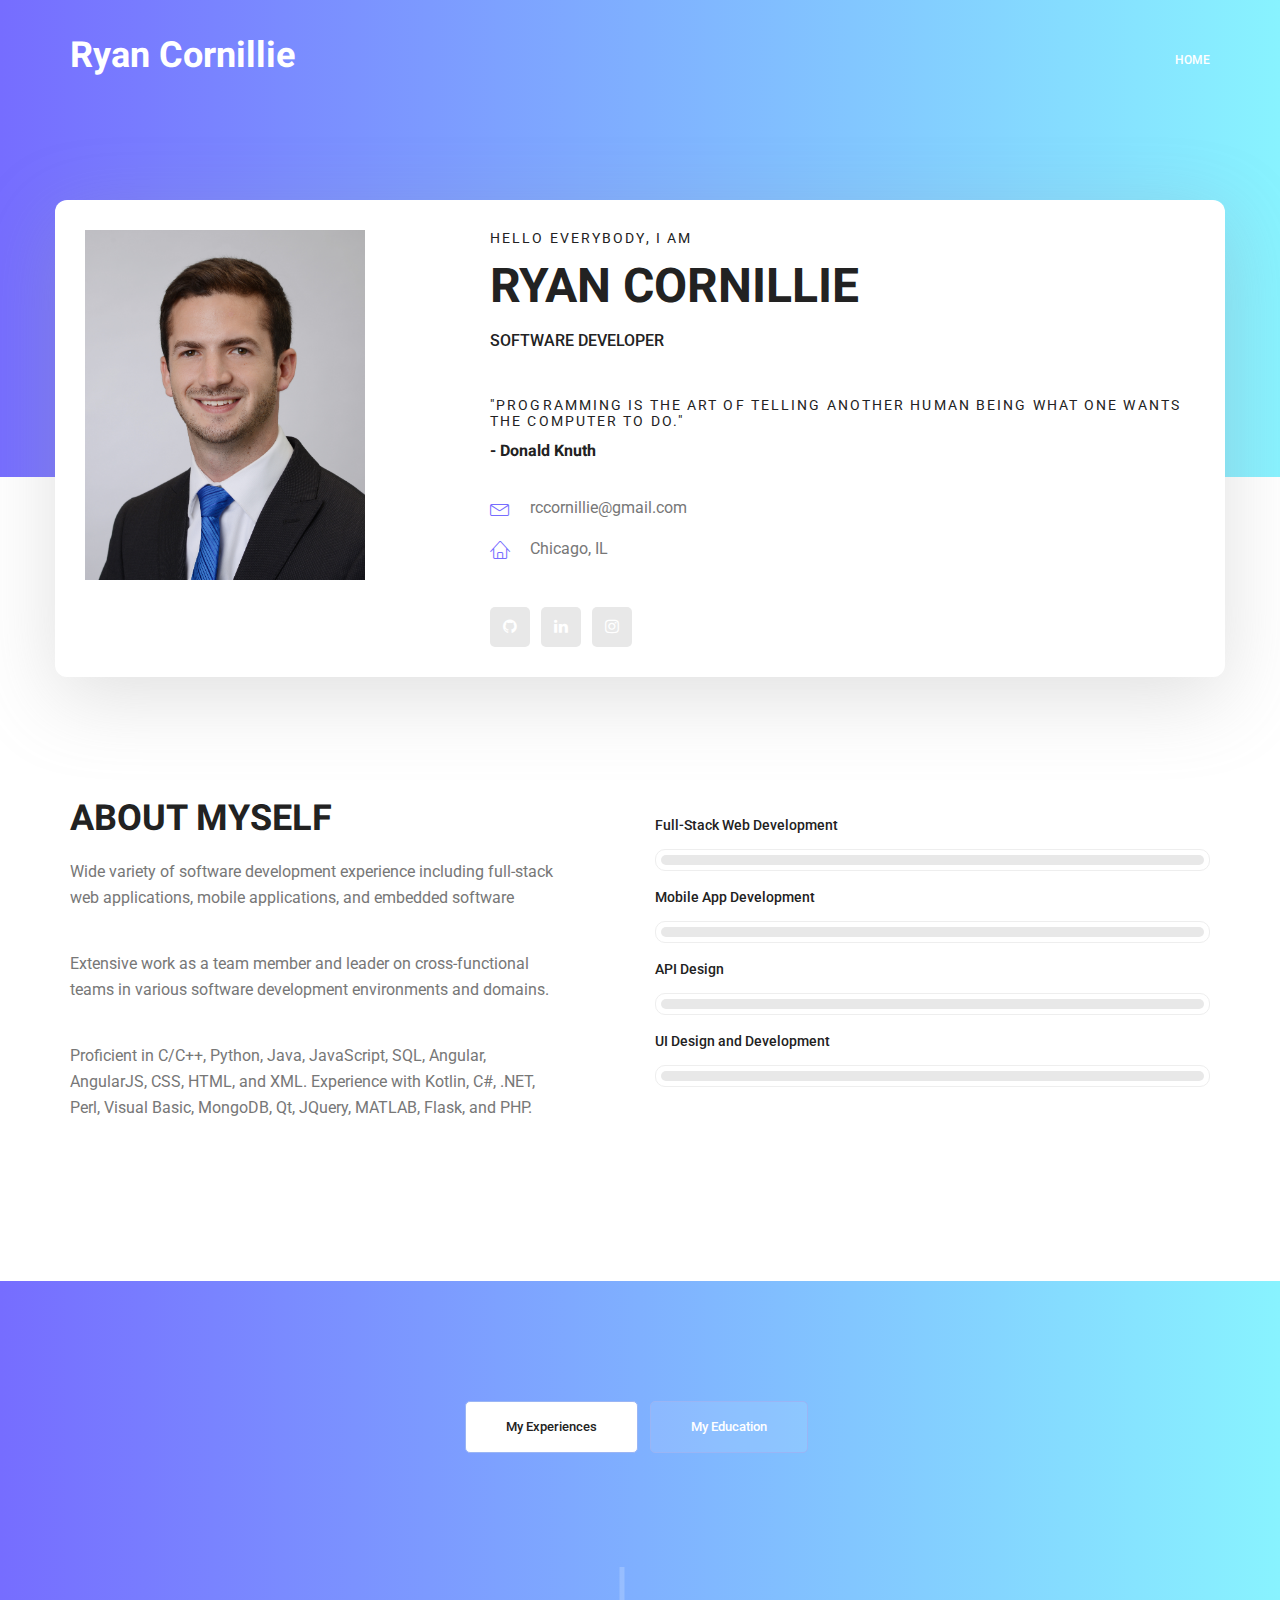
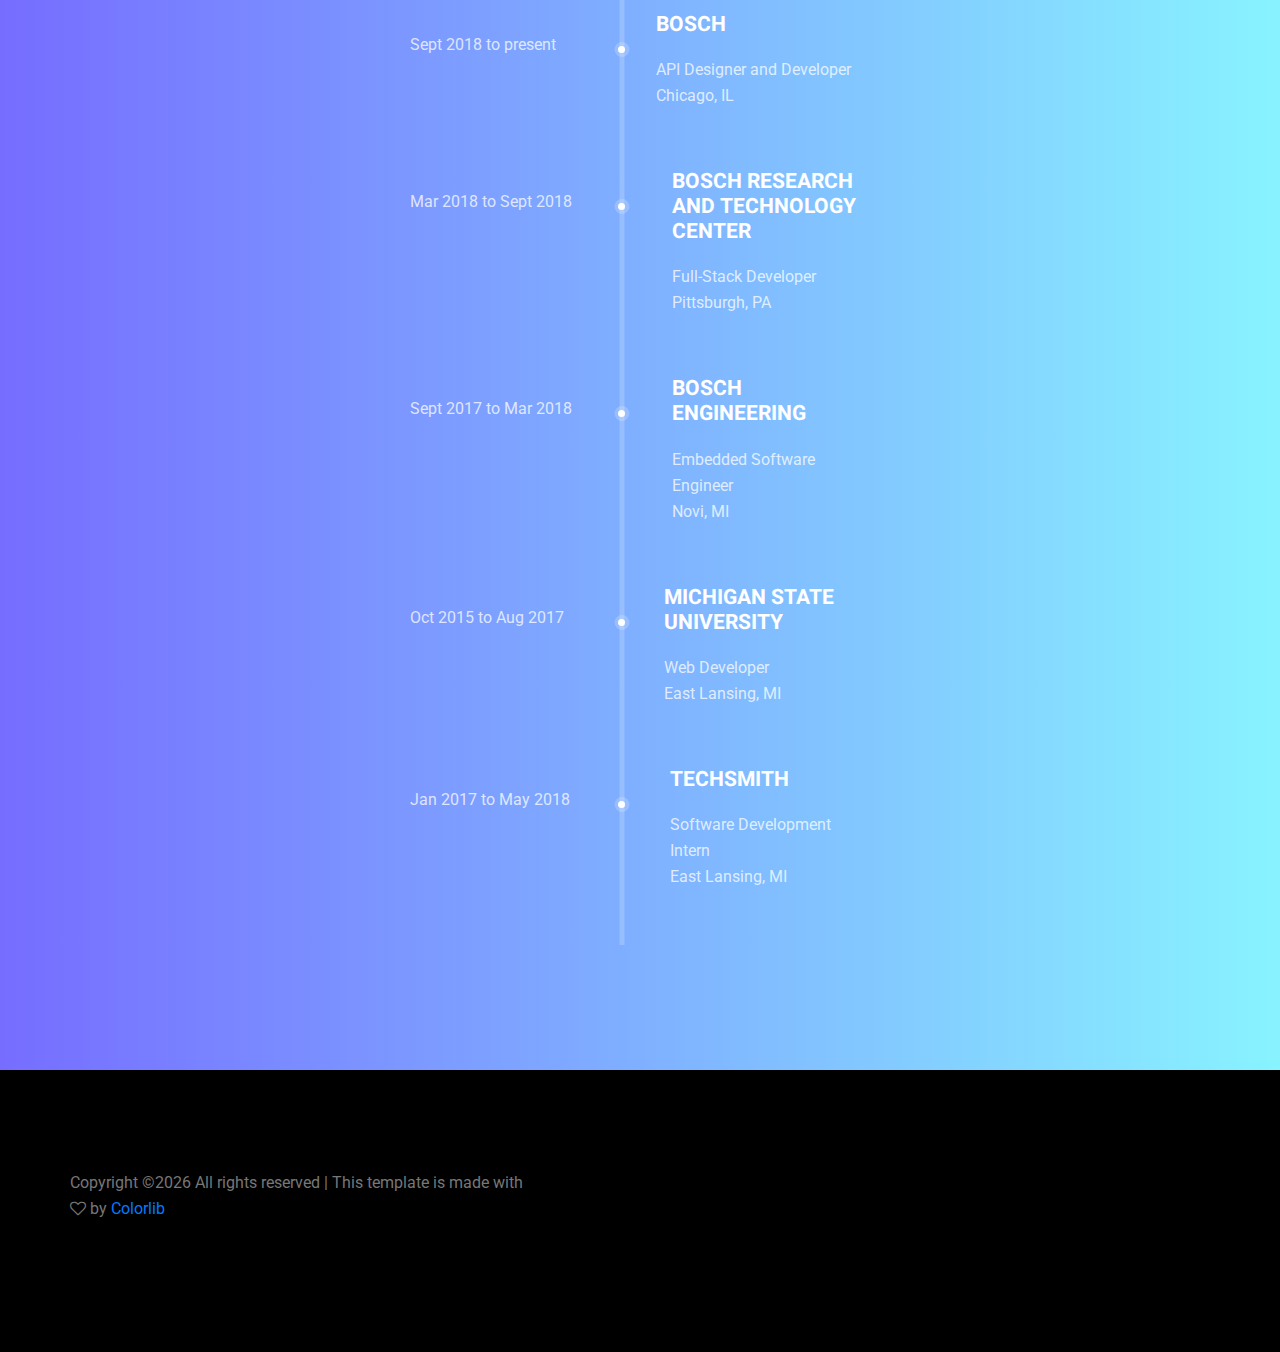
==== commit d7eb72e7: "better mobile layout" ====
--- a/index.html
+++ b/index.html
@@ -70,7 +70,7 @@
 					<div class="banner_content">
 						<div class="media">
 							<div class="d-flex">
-								<img src="img/personal.jpg" alt="" style="height:550px; width: auto">
+								<img src="img/personal.jpg" alt="" style="height:350px; width: auto">
 							</div>
 							<div class="media-body">
 								<div class="personal_text">
--- a/css/style.css
+++ b/css/style.css
@@ -306,7 +306,6 @@
   background-image: -ms-linear-gradient(0deg, #766dff 0%, #88f3ff 100%);
   margin-bottom: 200px; }
   .home_banner_area .box_1620 {
-    min-height: 700px;
     border-radius: 12px;
     position: relative;
     bottom: -200px;
@@ -316,7 +315,6 @@
   .home_banner_area .banner_inner {
     position: relative;
     width: 100%;
-    min-height: 700px;
     display: flex; }
     .home_banner_area .banner_inner .banner_content {
       color: #222222;
